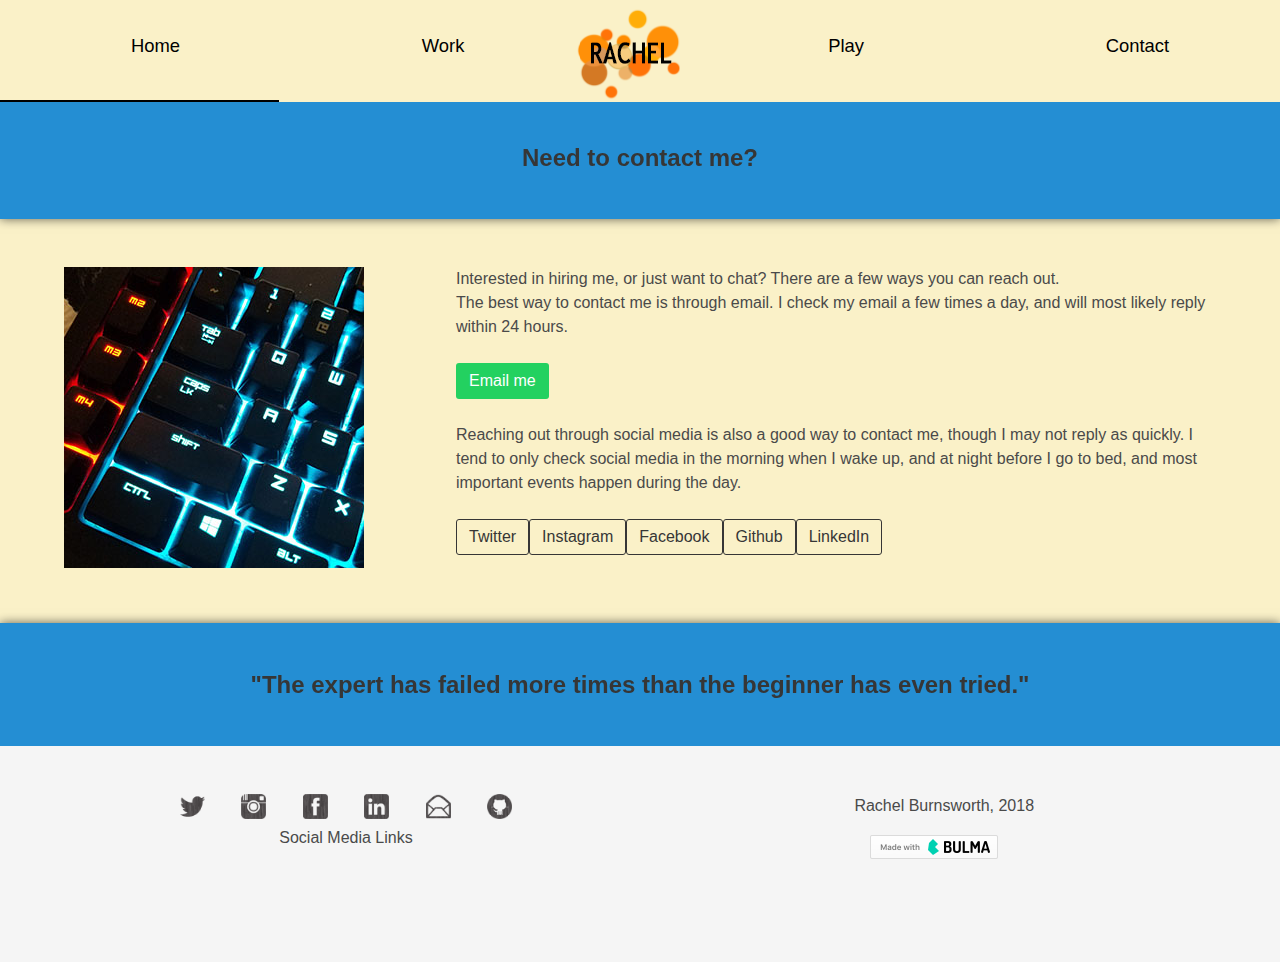
==== contact.html @ 3cd5c6f3 "added everything" ====
<!doctype html>
<html lang="en">
<head>
<meta charset="UTF-8">
<meta name="viewport" content="width=device-width, initial-scale=1">
<link rel="stylesheet" href="bulma.css">
<link rel="shortcut icon" href="assets/icon.png">
<link rel="stylesheet" href="https://use.fontawesome.com/releases/v5.0.10/css/all.css" integrity="sha384-+d0P83n9kaQMCwj8F4RJB66tzIwOKmrdb46+porD/OvrJ+37WqIM7UoBtwHO6Nlg" crossorigin="anonymous">
<title>Rachel | Contact</title>
</head>

<body class="page-layout">
<!-- nav -->
	<section class="section">
		<nav class="level navbar is-fixed-top is-mobile">
		  <p class="level-item has-text-centered">
			<a class="link is-info" href="index.html">
				<span class="icon is-medium">
					<i class="fas fa-home"></i>
				</span>Home</a>
		  </p>
		  <p class="level-item has-text-centered">
			<a class="link is-info" href="work.html">
				<span class="icon is-medium">
					<i class="fas fa-code-branch"></i>
				</span>Work</a>
		  </p>
		  <a href="index.html"><p class="level-item has-text-centered">
			<img src="assets/logo.png">
		  </p></a>
		  <p class="level-item has-text-centered">
			<a class="link is-info" href="play.html">
				<span class="icon is-medium">
					<i class="fas fa-gamepad"></i>
				</span>Play</a>
		  </p>
		  <p class="level-item has-text-centered">
			<a class="link is-info" href="contact.html">
				<span class="icon is-medium">
					<i class="far fa-address-book"></i>
				</span>Contact</a>
		  </p>
		</nav>
	</section>
<!-- welcome splash -->
	<section class="section headersplash">
		<div class="container has-text-centered">
			<h3 class="fadeinup title is-4">Need to contact me?</h3>
		</div>
	</section>
<!-- most recent project -->
	<section class="section">
		<div class="container">
			<div class="columns">
				<div class="column is-one-third">
					<img src="assets/contact.jpg">
				</div>
				<div class="column highlight-full">
					<p>Interested in hiring me, or just want to chat? There are a few ways you can reach out.</p>
				
					<p>The best way to contact me is through email. I check my email a few times a day, and will most likely reply within 24 hours.</p><br>
					<a class="button is-success" href="mailto:rachel.livelife25@gmail.com">Email me</a><br><br>

					<p>Reaching out through social media is also a good way to contact me, though I may not reply as quickly. I tend to only check social media in the morning when I wake up, and at night before I go to bed, and most important events happen during the day.</p><br>

					<div class="field has-addons">
					
					<a class="button is-dark is-outlined is-addon" href="http://twitter.com/rachilver">Twitter</a>
					<a class="button is-dark is-outlined is-addon" href="http://instagram.com/rachilver">Instagram</a>
					<a class="button is-dark is-outlined is-addon" href="https://www.facebook.com/profile.php?id=100012812177992">Facebook</a>
					<a class="button is-dark is-outlined is-addon" href="https://github.com/silverex">Github</a>
					<a class="button is-dark is-outlined is-addon" href="http://linkedin.com/in/rachelburnsworth">LinkedIn</a></div>
				
					
				</div>
			</div>
		</div>
	</section>

<!-- quote splash -->
		<section class="section headersplash">
		<div class="container has-text-centered">
			<h3 class="fadeinup title is-4">"The expert has failed more times than the beginner has even tried."</h3>
		</div>
	</section>
<!-- footer -->
	<footer class="footer">
		<div class="container">
			<div class="content has-text-centered columns">
				<div class="column is-half">
					<div id="socialicons" style="display: inline;">
						<li class="socialicon"><a href="http://twitter.com/rachilver"><img src="assets/twitter-32.png"></a></li>
						<li class="socialicon"><a href="http://instagram.com/rachilver"><img src="assets/instagram-32.png"></a></li>
						<li class="socialicon"><a href="https://www.facebook.com/profile.php?id=100012812177992"><img src="assets/facebook-3-32.png"></a></li>
						<li class="socialicon"><a href="http://linkedin.com/in/rachelburnsworth"><img src="assets/linkedin-3-32.png"></a></li>
						<li class="socialicon"><a href="mailto:rachel.livelife25@gmail.com"><img src="assets/email-32.png"></a></li>
						<li class="socialicon"><a href="https://github.com/silverex"><img src="assets/github-9-32.png"></a></li>
					</div>
					<p>Social Media Links</p>
				</div>
				<div class="column">
					<p><span class="icon is-small">
					<i class="far fa-copyright"></i>
				</span> Rachel Burnsworth, 2018</p>
					
					<a href="https://bulma.io">
					<img src="assets/made-with-bulma.png" width="128" height="24">
					</a>
					
				</div>
			</div>
		</div>
	</footer>
</body>
</html>
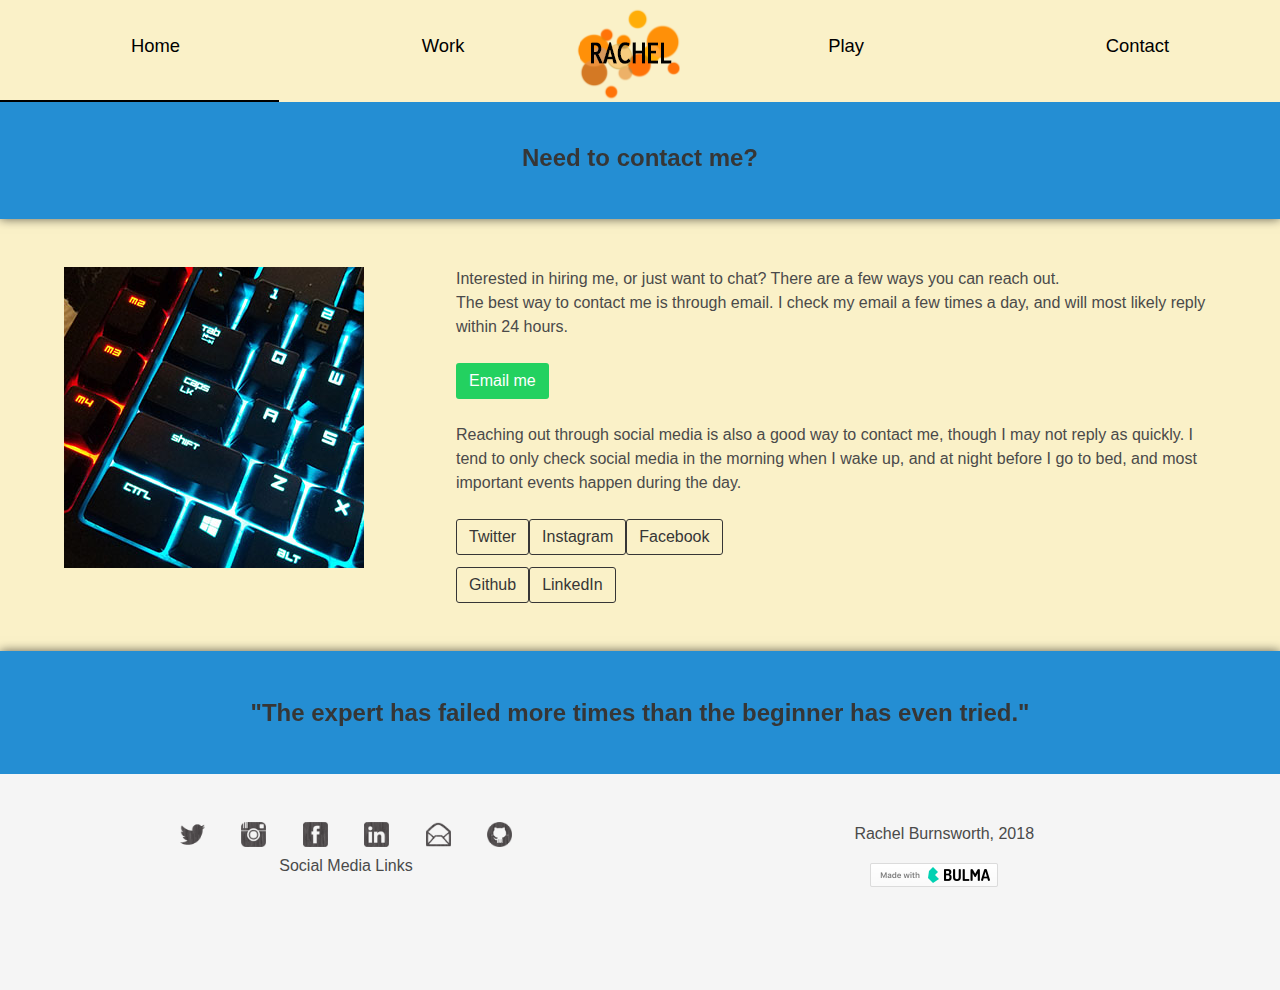
==== commit 3a0e26cb: "fixed ye olde buttons" ====
--- a/contact.html
+++ b/contact.html
@@ -68,8 +68,13 @@
 					<a class="button is-dark is-outlined is-addon" href="http://twitter.com/rachilver">Twitter</a>
 					<a class="button is-dark is-outlined is-addon" href="http://instagram.com/rachilver">Instagram</a>
 					<a class="button is-dark is-outlined is-addon" href="https://www.facebook.com/profile.php?id=100012812177992">Facebook</a>
+				
+
+					</div>
+					<div class="field has-addons">
 					<a class="button is-dark is-outlined is-addon" href="https://github.com/silverex">Github</a>
-					<a class="button is-dark is-outlined is-addon" href="http://linkedin.com/in/rachelburnsworth">LinkedIn</a></div>
+					<a class="button is-dark is-outlined is-addon" href="http://linkedin.com/in/rachelburnsworth">LinkedIn</a>
+					</div>
 				
 					
 				</div>
